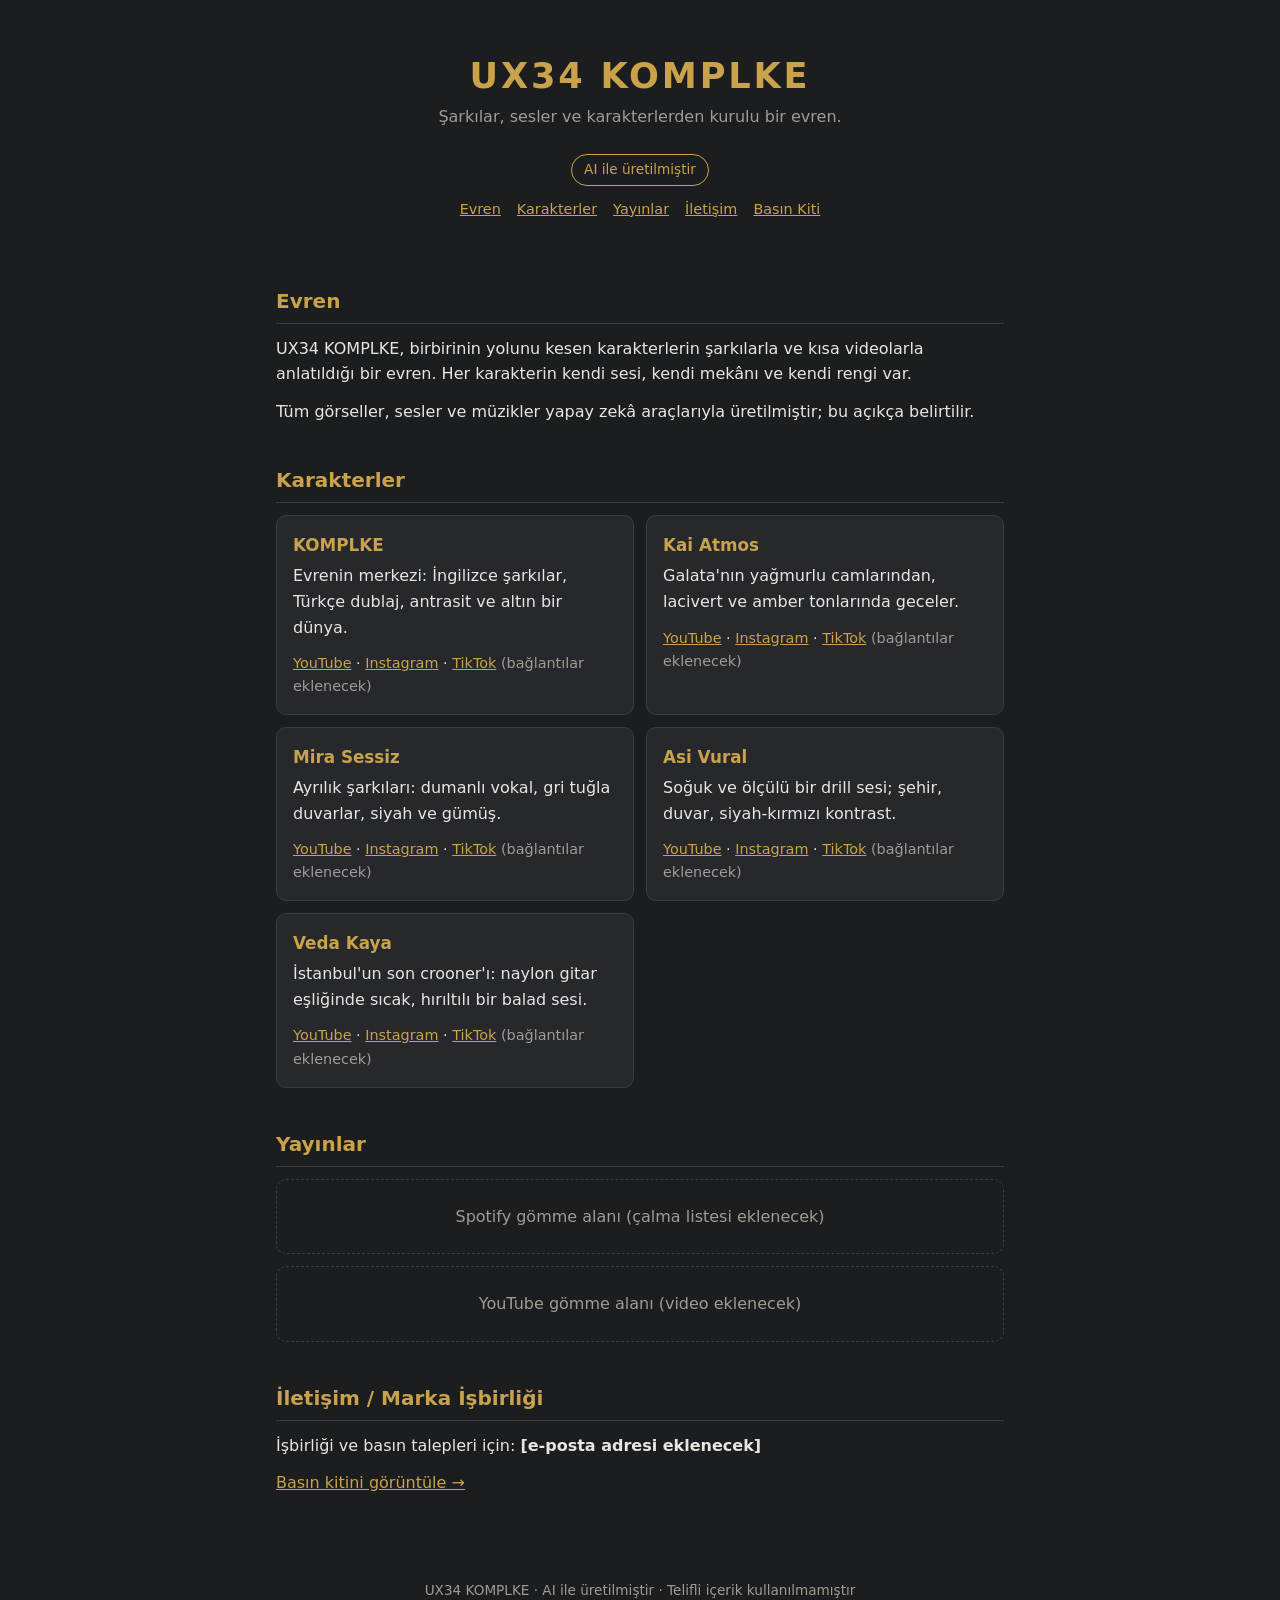
==== index.html @ e3ebc808 "UX34 tanıtım sitesi: site/ içeriği kök dizine eklendi Co-Authored-By: Claude Sonnet 5.5 <noreply@ant" ====
<!doctype html>
<html lang="tr">
<head>
<meta charset="utf-8">
<meta name="viewport" content="width=device-width,initial-scale=1">
<title>UX34 KOMPLKE</title>
<meta name="description" content="UX34 KOMPLKE: yapay zekâ ile üretilmiş karakterler, şarkılar ve kısa videolar evreni.">
<link rel="stylesheet" href="style.css">
</head>
<body>
<header>
  <h1>UX34 KOMPLKE</h1>
  <p class="sub">Şarkılar, sesler ve karakterlerden kurulu bir evren.</p>
  <span class="badge">AI ile üretilmiştir</span>
  <nav><a href="#evren">Evren</a><a href="#karakterler">Karakterler</a><a href="#yayinlar">Yayınlar</a><a href="#iletisim">İletişim</a><a href="epk.html">Basın Kiti</a></nav>
</header>
<main>
  <section id="evren">
    <h2>Evren</h2>
    <p>UX34 KOMPLKE, birbirinin yolunu kesen karakterlerin şarkılarla ve kısa videolarla anlatıldığı bir evren. Her karakterin kendi sesi, kendi mekânı ve kendi rengi var.</p>
    <p>Tüm görseller, sesler ve müzikler yapay zekâ araçlarıyla üretilmiştir; bu açıkça belirtilir.</p>
  </section>

  <section id="karakterler">
    <h2>Karakterler</h2>
    <div class="grid">
      <article class="card"><h3>KOMPLKE</h3><p>Evrenin merkezi: İngilizce şarkılar, Türkçe dublaj, antrasit ve altın bir dünya.</p>
        <div class="links"><a href="#">YouTube</a> · <a href="#">Instagram</a> · <a href="#">TikTok</a> <span class="sub">(bağlantılar eklenecek)</span></div></article>
      <article class="card"><h3>Kai Atmos</h3><p>Galata'nın yağmurlu camlarından, lacivert ve amber tonlarında geceler.</p>
        <div class="links"><a href="#">YouTube</a> · <a href="#">Instagram</a> · <a href="#">TikTok</a> <span class="sub">(bağlantılar eklenecek)</span></div></article>
      <article class="card"><h3>Mira Sessiz</h3><p>Ayrılık şarkıları: dumanlı vokal, gri tuğla duvarlar, siyah ve gümüş.</p>
        <div class="links"><a href="#">YouTube</a> · <a href="#">Instagram</a> · <a href="#">TikTok</a> <span class="sub">(bağlantılar eklenecek)</span></div></article>
      <article class="card"><h3>Asi Vural</h3><p>Soğuk ve ölçülü bir drill sesi; şehir, duvar, siyah-kırmızı kontrast.</p>
        <div class="links"><a href="#">YouTube</a> · <a href="#">Instagram</a> · <a href="#">TikTok</a> <span class="sub">(bağlantılar eklenecek)</span></div></article>
      <article class="card"><h3>Veda Kaya</h3><p>İstanbul'un son crooner'ı: naylon gitar eşliğinde sıcak, hırıltılı bir balad sesi.</p>
        <div class="links"><a href="#">YouTube</a> · <a href="#">Instagram</a> · <a href="#">TikTok</a> <span class="sub">(bağlantılar eklenecek)</span></div></article>
    </div>
  </section>

  <section id="yayinlar">
    <h2>Yayınlar</h2>
    <div class="ph">Spotify gömme alanı (çalma listesi eklenecek)</div>
    <div class="ph" style="margin-top:12px">YouTube gömme alanı (video eklenecek)</div>
  </section>

  <section id="iletisim">
    <h2>İletişim / Marka İşbirliği</h2>
    <p>İşbirliği ve basın talepleri için: <strong>[e-posta adresi eklenecek]</strong></p>
    <p><a href="epk.html">Basın kitini görüntüle →</a></p>
  </section>
</main>
<footer>UX34 KOMPLKE · AI ile üretilmiştir · Telifli içerik kullanılmamıştır</footer>
</body>
</html>
---- style.css ----
:root{--bg:#1c1d1f;--panel:#26282b;--line:#3a3d41;--gold:#c9a24b;--text:#e8e6e1;--mute:#a09c94}
*{box-sizing:border-box}
body{margin:0;background:var(--bg);color:var(--text);font:16px/1.6 system-ui,-apple-system,Segoe UI,Roboto,sans-serif}
main{max-width:760px;margin:0 auto;padding:0 16px 48px}
header{padding:48px 16px 24px;text-align:center}
h1{margin:0;font-size:2.2rem;letter-spacing:.08em;color:var(--gold)}
h2{margin:40px 0 12px;color:var(--gold);font-size:1.25rem;border-bottom:1px solid var(--line);padding-bottom:6px}
p{margin:0 0 12px}
.sub{color:var(--mute)}
.badge{display:inline-block;margin-top:12px;padding:4px 12px;border:1px solid var(--gold);border-radius:999px;color:var(--gold);font-size:.85rem}
.grid{display:grid;gap:12px}
@media(min-width:620px){.grid{grid-template-columns:1fr 1fr}}
.card{background:var(--panel);border:1px solid var(--line);border-radius:10px;padding:16px}
.card h3{margin:0 0 4px;color:var(--gold);font-size:1.05rem}
.links a,a{color:var(--gold)}
.links{font-size:.9rem;margin-top:8px}
.ph{border:1px dashed var(--line);border-radius:10px;padding:24px;text-align:center;color:var(--mute)}
.img-ph{aspect-ratio:4/3;display:flex;align-items:center;justify-content:center}
nav{margin-top:12px;font-size:.9rem}
nav a{margin:0 8px}
footer{text-align:center;color:var(--mute);font-size:.85rem;padding:24px 16px}
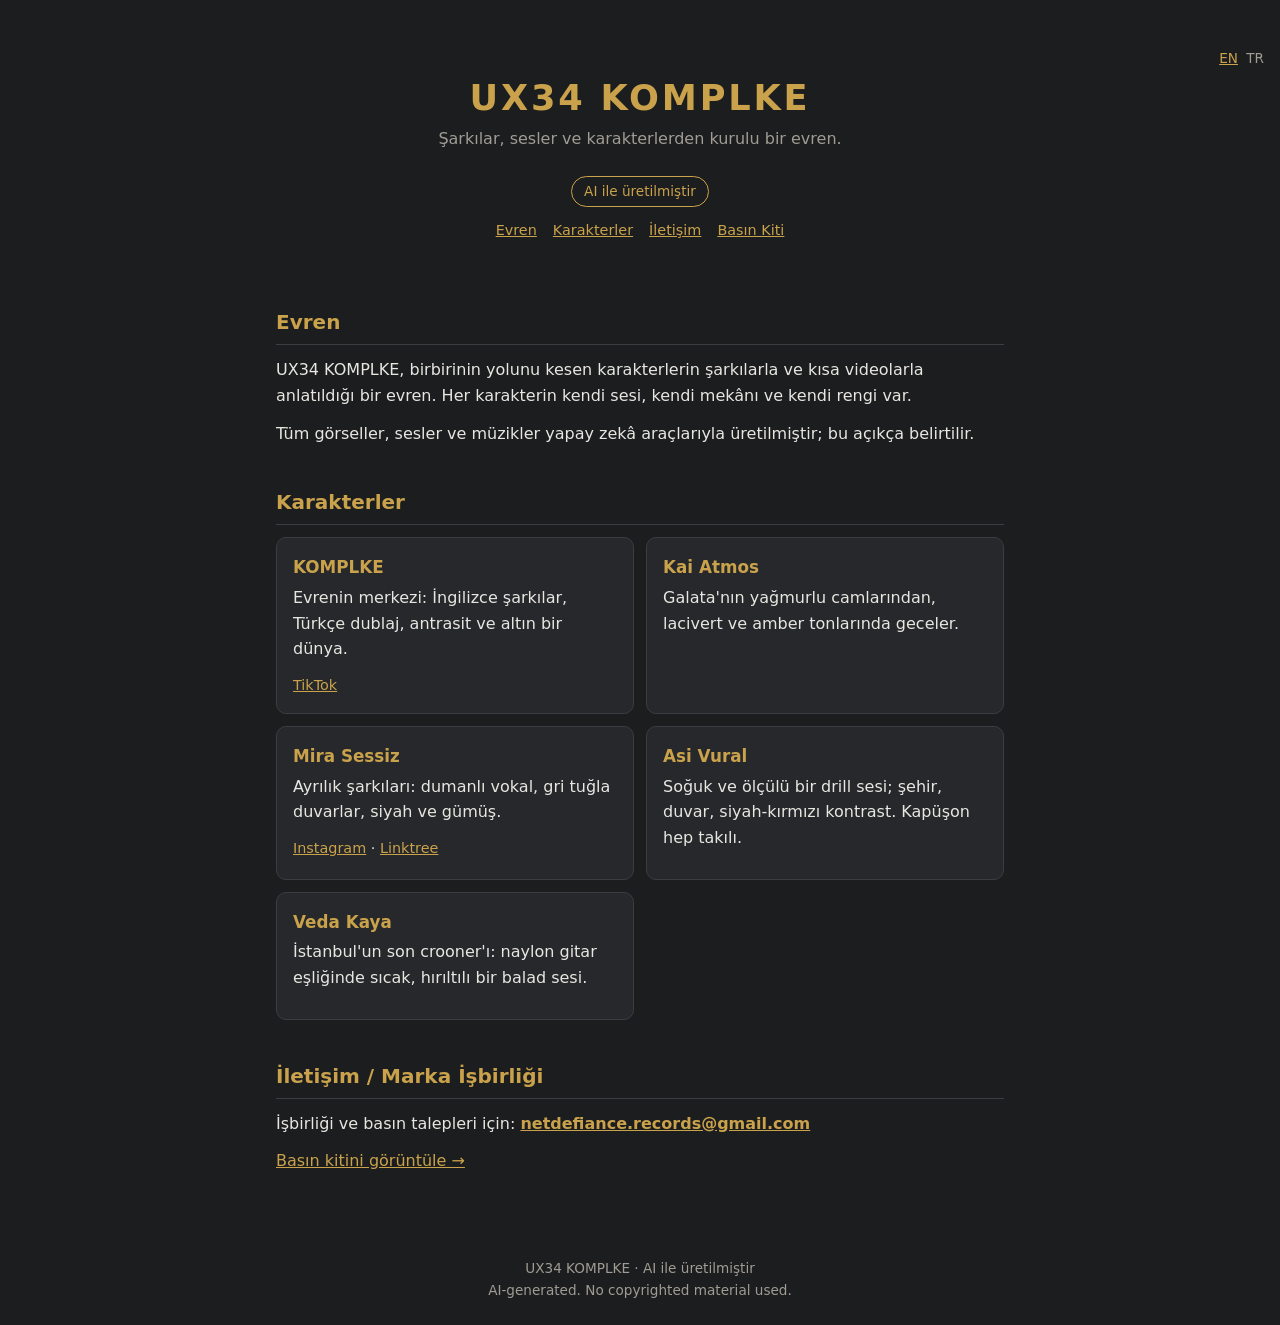
==== commit 1c6c6db9: "Site: yer tutucular temizlendi, TR/EN sürüm, iletişim ve bağlantılar eklendi Co-Authored-By: Claude " ====
--- a/index.html
+++ b/index.html
@@ -9,10 +9,11 @@
 </head>
 <body>
 <header>
+  <div class="lang"><a href="index_en.html" hreflang="en">EN</a> <span class="cur">TR</span></div>
   <h1>UX34 KOMPLKE</h1>
   <p class="sub">Şarkılar, sesler ve karakterlerden kurulu bir evren.</p>
   <span class="badge">AI ile üretilmiştir</span>
-  <nav><a href="#evren">Evren</a><a href="#karakterler">Karakterler</a><a href="#yayinlar">Yayınlar</a><a href="#iletisim">İletişim</a><a href="epk.html">Basın Kiti</a></nav>
+  <nav><a href="#evren">Evren</a><a href="#karakterler">Karakterler</a><a href="#iletisim">İletişim</a><a href="epk.html">Basın Kiti</a></nav>
 </header>
 <main>
   <section id="evren">
@@ -25,30 +26,31 @@
     <h2>Karakterler</h2>
     <div class="grid">
       <article class="card"><h3>KOMPLKE</h3><p>Evrenin merkezi: İngilizce şarkılar, Türkçe dublaj, antrasit ve altın bir dünya.</p>
-        <div class="links"><a href="#">YouTube</a> · <a href="#">Instagram</a> · <a href="#">TikTok</a> <span class="sub">(bağlantılar eklenecek)</span></div></article>
-      <article class="card"><h3>Kai Atmos</h3><p>Galata'nın yağmurlu camlarından, lacivert ve amber tonlarında geceler.</p>
-        <div class="links"><a href="#">YouTube</a> · <a href="#">Instagram</a> · <a href="#">TikTok</a> <span class="sub">(bağlantılar eklenecek)</span></div></article>
+        <div class="links"><a href="https://www.tiktok.com/@komplke" target="_blank" rel="noopener">TikTok</a></div></article>
+      <article class="card"><h3>Kai Atmos</h3><p>Galata'nın yağmurlu camlarından, lacivert ve amber tonlarında geceler.</p></article>
       <article class="card"><h3>Mira Sessiz</h3><p>Ayrılık şarkıları: dumanlı vokal, gri tuğla duvarlar, siyah ve gümüş.</p>
-        <div class="links"><a href="#">YouTube</a> · <a href="#">Instagram</a> · <a href="#">TikTok</a> <span class="sub">(bağlantılar eklenecek)</span></div></article>
-      <article class="card"><h3>Asi Vural</h3><p>Soğuk ve ölçülü bir drill sesi; şehir, duvar, siyah-kırmızı kontrast.</p>
-        <div class="links"><a href="#">YouTube</a> · <a href="#">Instagram</a> · <a href="#">TikTok</a> <span class="sub">(bağlantılar eklenecek)</span></div></article>
-      <article class="card"><h3>Veda Kaya</h3><p>İstanbul'un son crooner'ı: naylon gitar eşliğinde sıcak, hırıltılı bir balad sesi.</p>
-        <div class="links"><a href="#">YouTube</a> · <a href="#">Instagram</a> · <a href="#">TikTok</a> <span class="sub">(bağlantılar eklenecek)</span></div></article>
+        <div class="links"><a href="https://www.instagram.com/mirasessiz" target="_blank" rel="noopener">Instagram</a> · <a href="https://linktr.ee/mirasessiz" target="_blank" rel="noopener">Linktree</a></div></article>
+      <article class="card"><h3>Asi Vural</h3><p>Soğuk ve ölçülü bir drill sesi; şehir, duvar, siyah-kırmızı kontrast. Kapüşon hep takılı.</p></article>
+      <article class="card"><h3>Veda Kaya</h3><p>İstanbul'un son crooner'ı: naylon gitar eşliğinde sıcak, hırıltılı bir balad sesi.</p></article>
     </div>
   </section>
 
-  <section id="yayinlar">
-    <h2>Yayınlar</h2>
-    <div class="ph">Spotify gömme alanı (çalma listesi eklenecek)</div>
-    <div class="ph" style="margin-top:12px">YouTube gömme alanı (video eklenecek)</div>
+  <!-- Spotify: SPOTIFY_URL bos oldugu surece bolum gizli -->
+  <section id="yayinlar" hidden>
+    <h2>Spotify</h2>
+    <p><a id="spotify-link" href="#" target="_blank" rel="noopener">Spotify</a></p>
   </section>
 
   <section id="iletisim">
     <h2>İletişim / Marka İşbirliği</h2>
-    <p>İşbirliği ve basın talepleri için: <strong>[e-posta adresi eklenecek]</strong></p>
+    <p>İşbirliği ve basın talepleri için: <strong><a href="mailto:netdefiance.records@gmail.com">netdefiance.records@gmail.com</a></strong></p>
     <p><a href="epk.html">Basın kitini görüntüle →</a></p>
   </section>
+<script>
+var SPOTIFY_URL="";
+if(SPOTIFY_URL){var s=document.getElementById("yayinlar");document.getElementById("spotify-link").href=SPOTIFY_URL;s.hidden=false;}
+</script>
 </main>
-<footer>UX34 KOMPLKE · AI ile üretilmiştir · Telifli içerik kullanılmamıştır</footer>
+<footer>UX34 KOMPLKE · AI ile üretilmiştir<br>AI-generated. No copyrighted material used.</footer>
 </body>
 </html>
--- a/style.css
+++ b/style.css
@@ -1,11 +1,15 @@
 :root{--bg:#1c1d1f;--panel:#26282b;--line:#3a3d41;--gold:#c9a24b;--text:#e8e6e1;--mute:#a09c94}
 *{box-sizing:border-box}
+html{-webkit-text-size-adjust:100%}
+[hidden]{display:none!important}
 body{margin:0;background:var(--bg);color:var(--text);font:16px/1.6 system-ui,-apple-system,Segoe UI,Roboto,sans-serif}
 main{max-width:760px;margin:0 auto;padding:0 16px 48px}
 header{padding:48px 16px 24px;text-align:center}
 h1{margin:0;font-size:2.2rem;letter-spacing:.08em;color:var(--gold)}
 h2{margin:40px 0 12px;color:var(--gold);font-size:1.25rem;border-bottom:1px solid var(--line);padding-bottom:6px}
-p{margin:0 0 12px}
+p,li{margin:0 0 12px;overflow-wrap:anywhere}
+img{max-width:100%;height:auto}
+ul{padding-left:20px}
 .sub{color:var(--mute)}
 .badge{display:inline-block;margin-top:12px;padding:4px 12px;border:1px solid var(--gold);border-radius:999px;color:var(--gold);font-size:.85rem}
 .grid{display:grid;gap:12px}
@@ -16,6 +20,8 @@
 .links{font-size:.9rem;margin-top:8px}
 .ph{border:1px dashed var(--line);border-radius:10px;padding:24px;text-align:center;color:var(--mute)}
 .img-ph{aspect-ratio:4/3;display:flex;align-items:center;justify-content:center}
-nav{margin-top:12px;font-size:.9rem}
-nav a{margin:0 8px}
+nav{margin-top:12px;font-size:.9rem;display:flex;flex-wrap:wrap;justify-content:center;gap:4px 16px}
+.lang{font-size:.85rem;text-align:right}
+.lang a{margin-right:4px}
+.lang .cur{color:var(--mute)}
 footer{text-align:center;color:var(--mute);font-size:.85rem;padding:24px 16px}
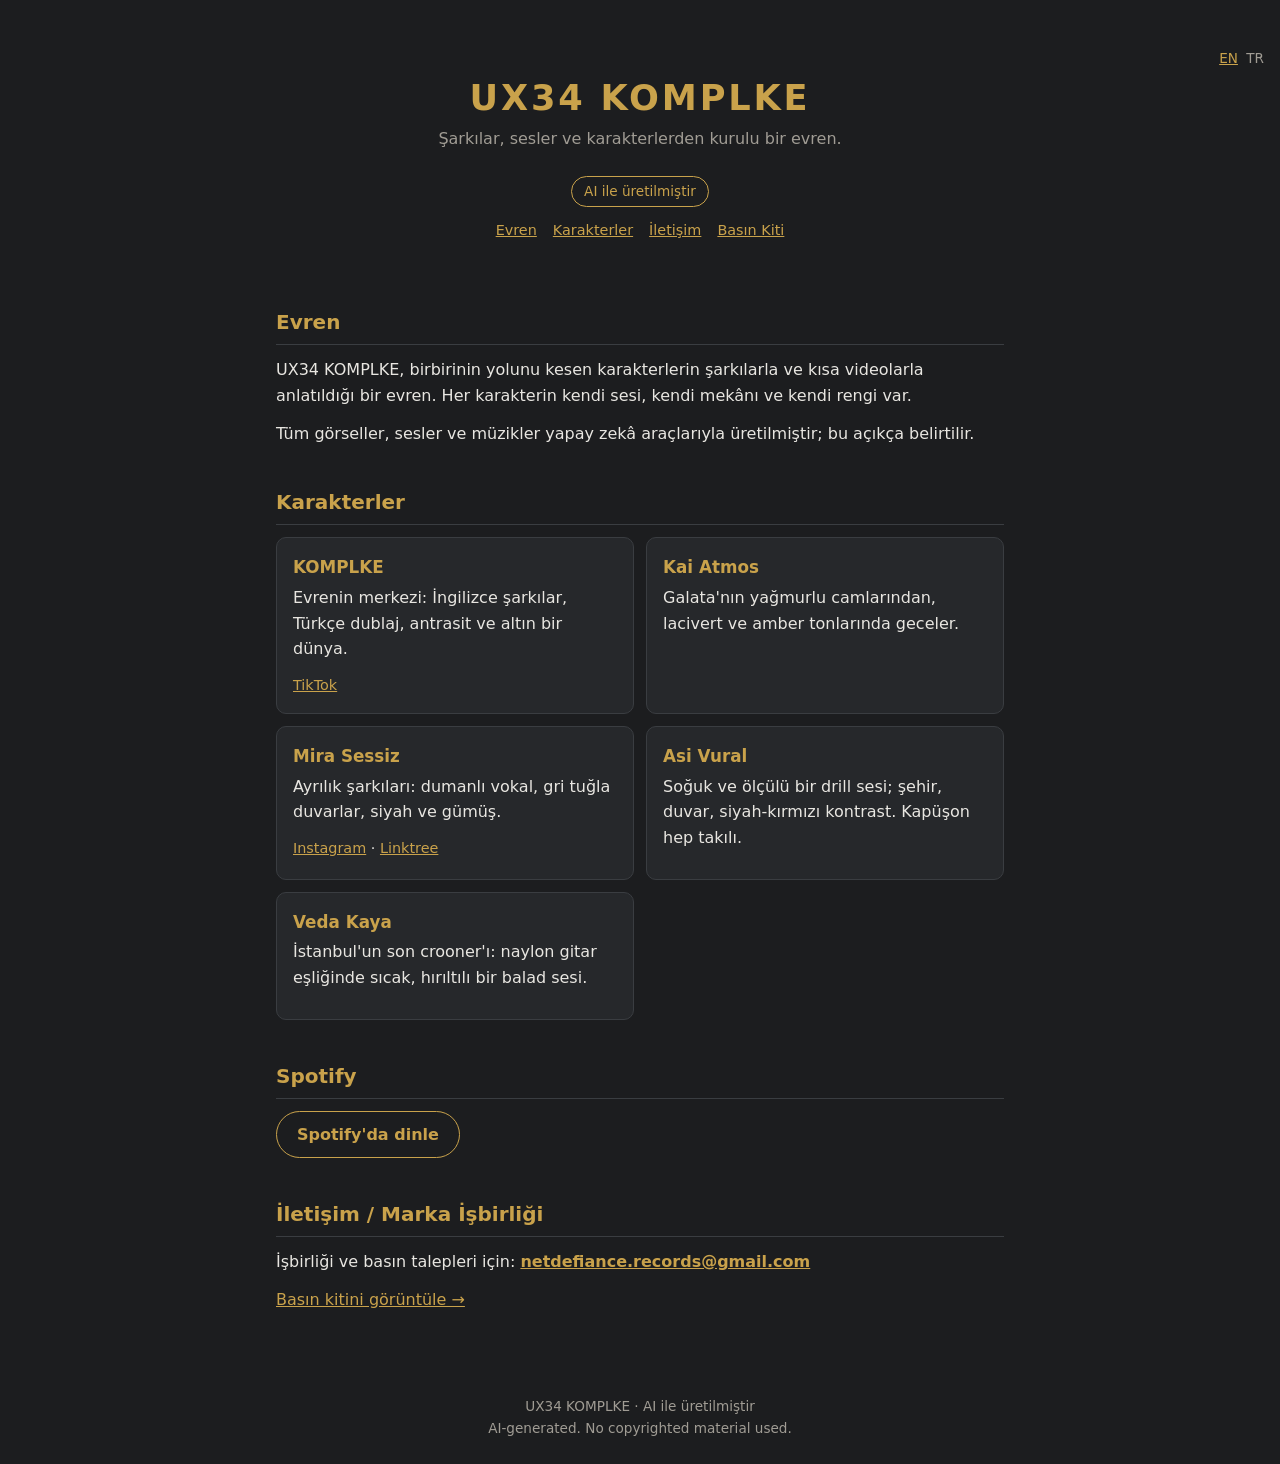
==== commit fdd3cbf0: "Site: Spotify bağlantısı eklendi Co-Authored-By: Claude Sonnet 5.5 <noreply@anthropic.com> Claude-Se" ====
--- a/index.html
+++ b/index.html
@@ -35,10 +35,9 @@
     </div>
   </section>
 
-  <!-- Spotify: SPOTIFY_URL bos oldugu surece bolum gizli -->
-  <section id="yayinlar" hidden>
+  <section id="spotify">
     <h2>Spotify</h2>
-    <p><a id="spotify-link" href="#" target="_blank" rel="noopener">Spotify</a></p>
+    <p><a class="btn" href="https://open.spotify.com/artist/44v7w6iP0pBDi3dhrtW3PO" target="_blank" rel="noopener">Spotify'da dinle</a></p>
   </section>
 
   <section id="iletisim">
@@ -46,10 +45,6 @@
     <p>İşbirliği ve basın talepleri için: <strong><a href="mailto:netdefiance.records@gmail.com">netdefiance.records@gmail.com</a></strong></p>
     <p><a href="epk.html">Basın kitini görüntüle →</a></p>
   </section>
-<script>
-var SPOTIFY_URL="";
-if(SPOTIFY_URL){var s=document.getElementById("yayinlar");document.getElementById("spotify-link").href=SPOTIFY_URL;s.hidden=false;}
-</script>
 </main>
 <footer>UX34 KOMPLKE · AI ile üretilmiştir<br>AI-generated. No copyrighted material used.</footer>
 </body>
--- a/style.css
+++ b/style.css
@@ -25,3 +25,5 @@
 .lang a{margin-right:4px}
 .lang .cur{color:var(--mute)}
 footer{text-align:center;color:var(--mute);font-size:.85rem;padding:24px 16px}
+.btn{display:inline-block;padding:10px 20px;border:1px solid var(--gold);border-radius:999px;text-decoration:none;font-weight:600}
+.btn:hover{background:var(--gold);color:var(--bg)}
